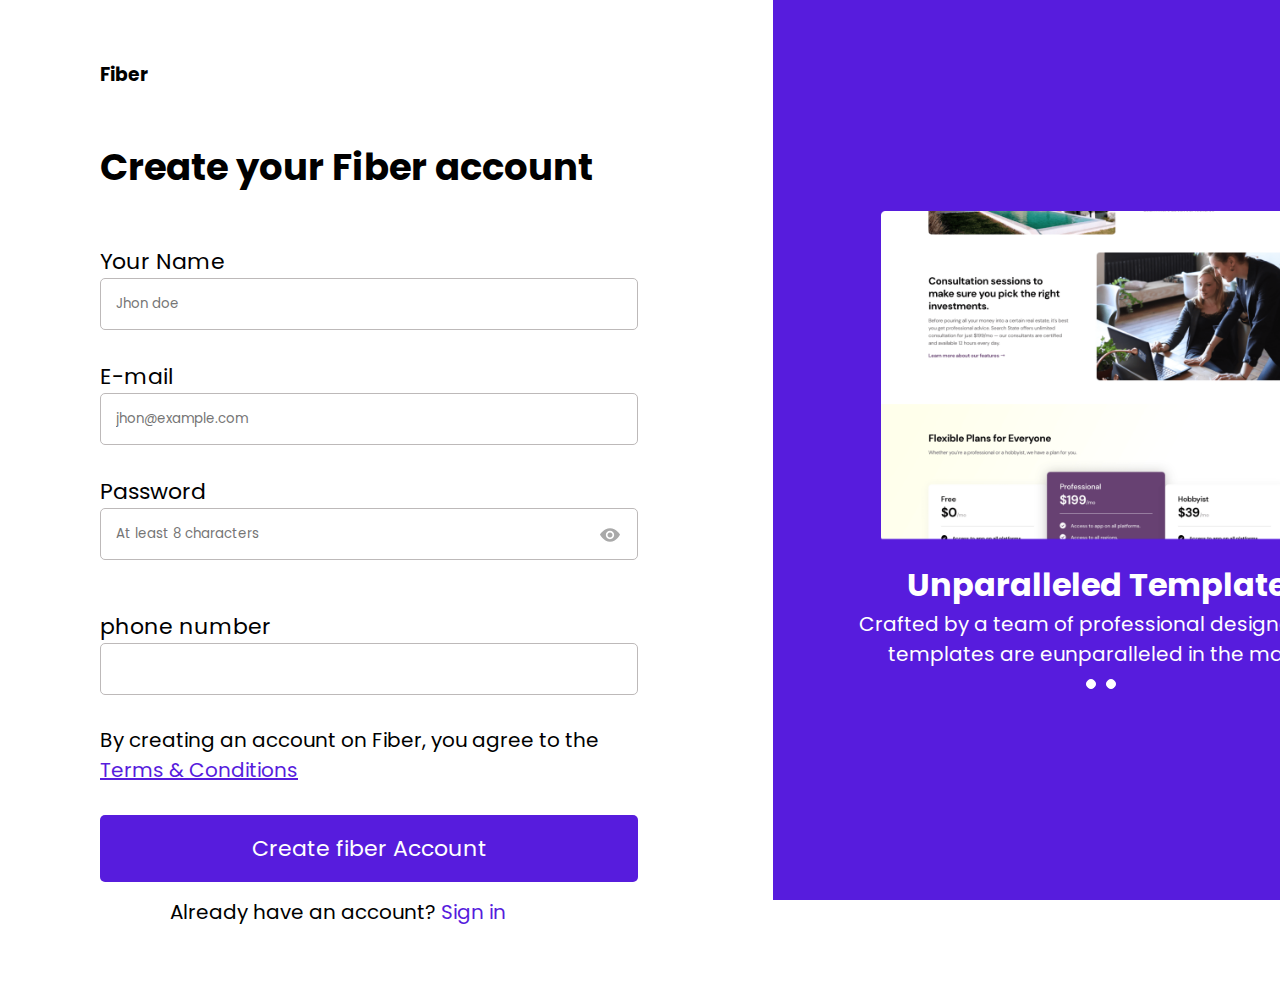
==== signin.html @ 7f5d7dab "hello" ====
<!DOCTYPE html>
<html lang="en">
<head>
  <meta charset="UTF-8">
  <meta http-equiv="X-UA-Compatible" content="IE=edge">
  <meta name="viewport"content="width=device-width, initial-scale=1.0, maximum-scale=1.0, user-scalable=0">

  <link rel="stylesheet" href="./signin.css">
    <link href="https://unpkg.com/aos@2.3.1/dist/aos.css" rel="stylesheet">
  <title>Sign Up</title>
  
</head>
<body>

<div class="container1">



<h3>Fiber</h3>

<h1>Create your Fiber account</h1>

<form action="">
  <label for="name">Your Name</label>
  <p class="error" >enter a valid name</p>
  <input type="text" placeholder="Jhon doe" class="name">
 

  <label for="name">E-mail</label>
  <p class="error" >enter a valid email</p>
  <input type="email" placeholder="jhon@example.com" class="email">
 
  <label for="name">Password</label>
 
  <input type="password"placeholder="At least 8 characters" class="password" >

  <img src="./Assets/hide password.svg" alt="" class="pass">
  <label for="">phone number</label>
  <input type="number" name="" id="">
  <p>By creating an account on Fiber, you agree to the <br> <a href="">Terms & Conditions</a> </p>

 <button type="submit">Create fiber Account</button>

</form>

<footer>
  <p>Already have an account? <a href="">Sign in</a></p>
  <br>
  <br><br>
  
</footer>



</div>

<div class="container2">
  <img src="./Assets/Sign Up Image.png" alt="" class="scroll">
  
  <h1>Unparalleled Templates</h1>

  <p>Crafted by a team of professional designers, our <br> templates are eunparalleled in the market </p>

  <div class="scollbuttons">
    <div id="circle1" class="circle"></div>
    <div id="circle2" class="circle"></div>

  </div>
  
  

</div>

<script src="https://unpkg.com/aos@2.3.1/dist/aos.js"></script>
<script>
  AOS.init();
</script>

<script src="./fun.js"></script>
</body>
</html>
---- signin.css ----
@import url('https://fonts.googleapis.com/css2?family=Poppins:wght@300;500&family=Roboto:ital,wght@0,100;1,300&family=Zen+Kaku+Gothic+Antique&display=swap');

.error{
  display: none;
}
.sh{
  display: block;
  color: red;
  font-size: 12px;
 
}

.jiggle{
  
  animation: new 0.2s linear ;
}
.red{
  border: 1px solid red;
}
@keyframes new{
  0% {
    opacity: 1;
    transform: translate3d(0px, 20%, 0px);
}

50%{
  opacity: 1;
  transform: translate3d(0px, -20%, 0px);
}
75%{
  opacity: 1;
  transform: translate3d(0px, 20%, 0px);
}

100% {
  opacity: 1;
   transform: translate3d(0px, -20%, 0px);;

}
}


*{
  margin: 0;
  padding: 0;
  box-sizing: border-box;
  font-family: 'Poppins',sans-serif;

}
body{
  width: 1440px;
  margin: 0px auto;
  display: grid;
  grid-template-columns: repeat(2,auto);
 
}
:root{
  --color: #571CDD;
}
.container1{
  height: 100vh;
  flex: 1;

  
  
}
.container2{
  flex: 1;
  height: 100vh;
  background: var(--color);
  display: flex;
  flex-direction: column;
  justify-content: center;
  align-items: center;
  color: white;
}
.container2 p{
  text-align: center;
}
 img{
  width: 450px;
  margin-bottom: 20px;
 
  /* transition: 0.5s ease-in; */

}




form{
  display: flex;
  flex-direction: column;
  /* margin: 1px auto; */
  margin-left: 100px;
}
form p a{
  color: var(--color);
}
input{
  padding-right: 20px;
  margin-bottom: 30px;
  padding: 15px;
  width: 80%;
  border-radius: 5px;
  outline: none;
  border: 1px solid rgb(189, 185, 185);
}
label{
  font-size: 22px;
}
button{
  margin-top: 30px;
  width: 80%;
  padding: 17px;
  background: var(--color);
  color: white;
  font-size: 22px;
  cursor: pointer;
  border: none;
  border-radius: 5px;
  margin-bottom: 15px;
}
h3{
  margin-top: 60px;
  margin-left: 100px;
}
.container1 h1{
  margin: 50px 0;
  font-size: 37px;
  margin-left: 100px;
}
footer{
  margin-left: 170px;
  
}
footer a{
  text-decoration: none;
  color: var(--color);
}
p{
  font-size: 20px;

}
.scollbuttons{
  display: flex;
  margin-top: 10px;
}
.circle{
  width: 10px;
  height: 10px;
  border-radius: 50px;
  border : 1px solid white;
  background: white;
  cursor: pointer;
}
#circle2{
  margin: 0px 10px;
}
.color{
 background-color: var(--color);
}

.container1 img{
  margin: 0;
  padding: 0;
  line-height: 0rem;
  width: 20px;
  transform: translate3d( 500px ,-65px, 0);
}
.pass{
  cursor: pointer;
}

@media only screen and (max-width:500px){
  
  body{
    width: 100%;
  

  }
  .container1{
    width: 90%;
    margin: 1px auto;
  }
  .container2{
    display: none;
  }
  .container1 img{
    transform: translate3d(400px,-65px,0);
  }
  h3{
    margin-left: 0;
    width: 100%;
  }
  .container1 h1{
    width: 100%;
  margin-left: 0;
  }
  footer{
    margin-left: 0;
  }
  input{
    width: 100%;
    margin-right: 0px;
  }
  button{
    width: 100%;
  }
  form{
    margin-left: 0;
    width: 100%;
    margin-top: 60px;
  }
  footer p{
    text-align: center;
    
  }




  
      

 
}
@media only screen and (max-width:450px){
  
  .container1 img{
    transform: translate3d(340px,-65px,0);
  }
}
@media only screen and (max-width:390px){
   .container1 img{
    transform: translate3d(300px,-65px,0);
  }
  

}
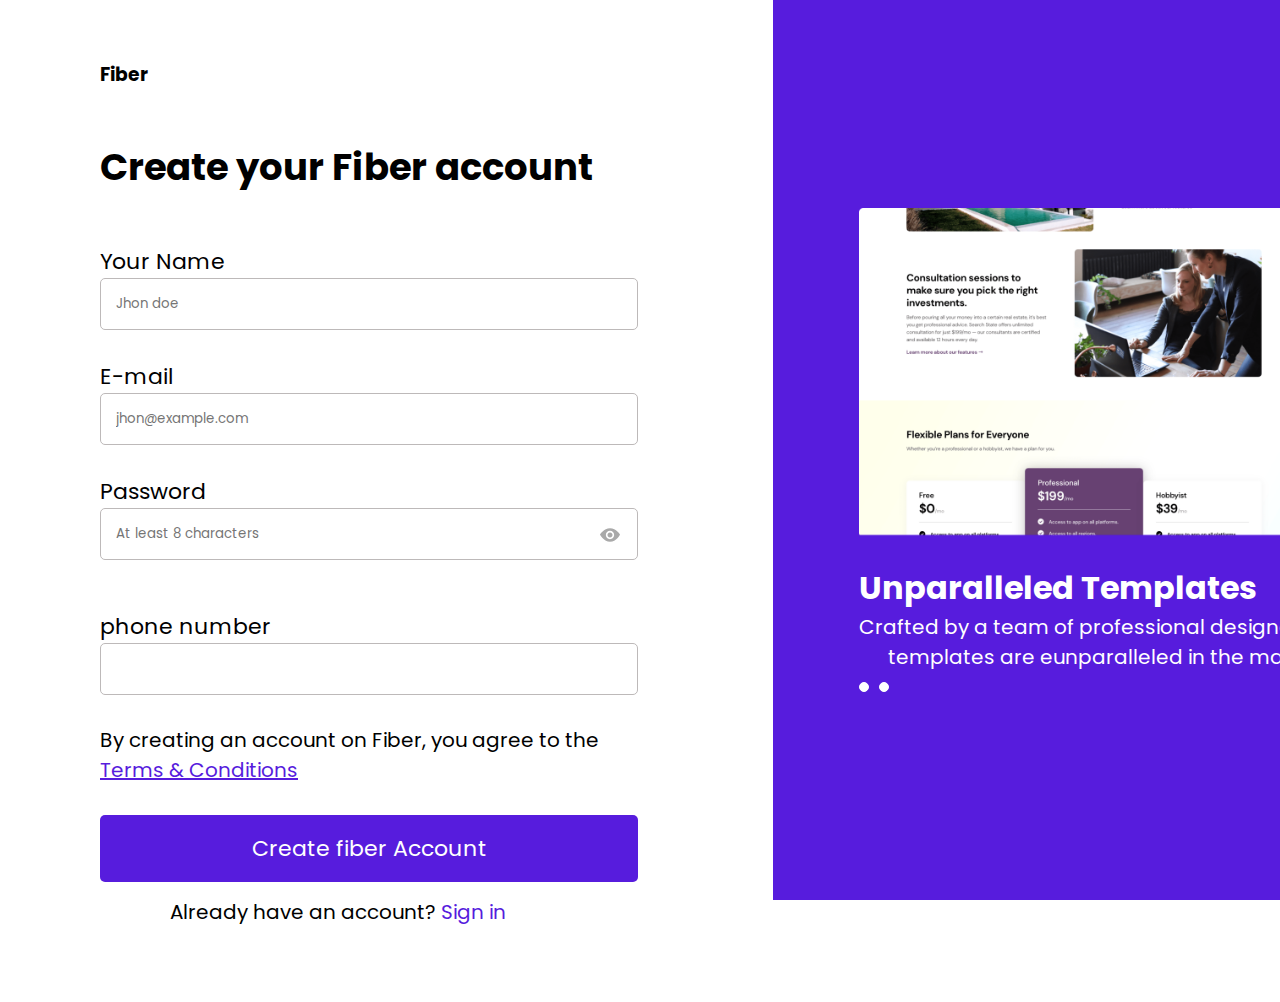
==== commit 7e14e9d4: "Update signin.html" ====
--- a/signin.html
+++ b/signin.html
@@ -55,6 +55,10 @@
 </div>
 
 <div class="container2">
+
+  <div class="container">
+
+ 
   <img src="./Assets/Sign Up Image.png" alt="" class="scroll">
   
   <h1>Unparalleled Templates</h1>
@@ -67,6 +71,8 @@
 
   </div>
   
+</div>
+  
   
 
 </div>
@@ -78,4 +84,4 @@
 
 <script src="./fun.js"></script>
 </body>
-</html>+</html>
